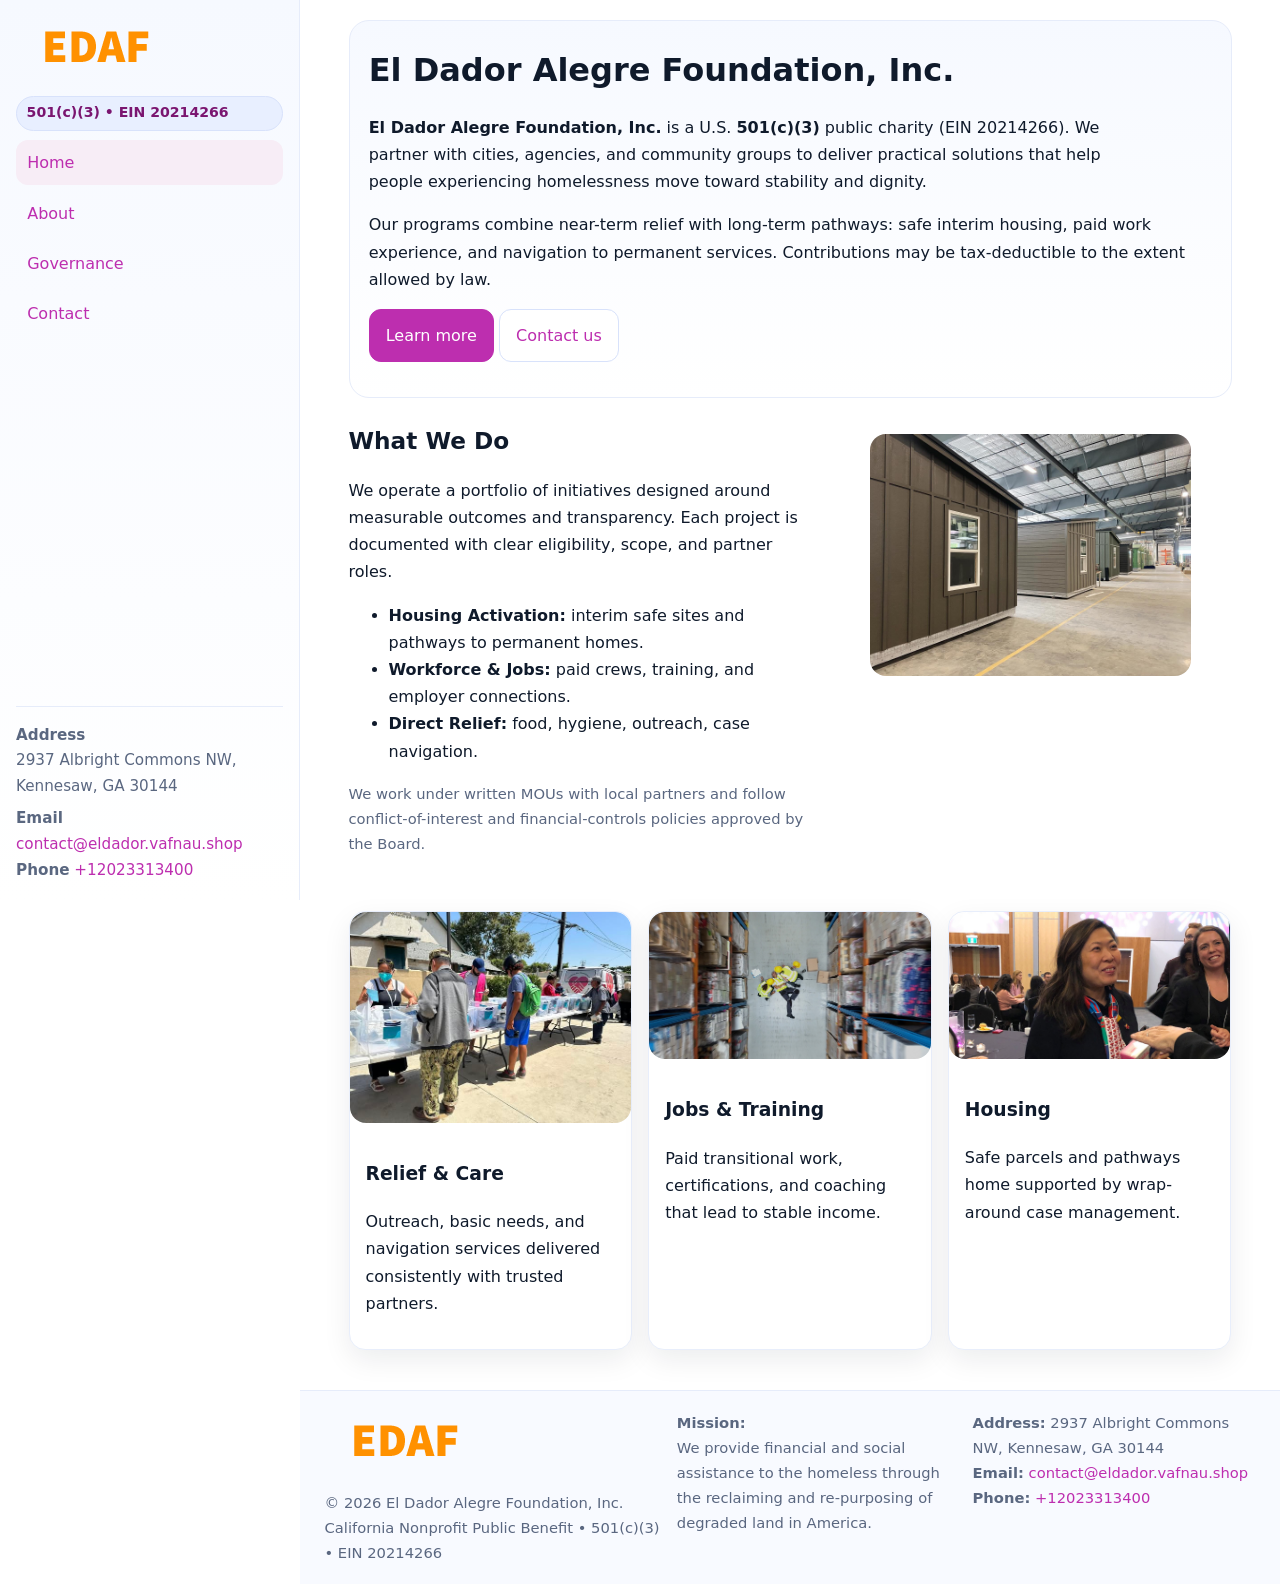
==== index.html @ 42c98f53 "Initial commit" ====
<!doctype html>
<html lang="en">
<head>
<meta charset="utf-8"/>
<meta name="viewport" content="width=device-width,initial-scale=1"/>
<title>El Dador Alegre Foundation, Inc. – Nonprofit • 2025</title>
<link rel="stylesheet" href="assets/styles.css"/>
<link rel="icon" href="images/logo.png">
<meta name="data-ein" content="20214266"><meta name="data-name" content="El Dador Alegre Foundation, Inc.">
<meta name="data-email" content="contact@eldador.vafnau.shop"><meta name="data-phone" content="+12023313400">
<meta name="data-address" content="2937 Albright Commons NW, Kennesaw, GA 30144"><meta name="data-map" content="2937+Albright+Commons+NW,+Kennesaw,+GA+30144">
  <meta name="description" content="Our nonprofit strengthens the community with programs focused on community services, education, and direct relief.">
</head>
<body>
<div style="position:absolute;left:-9999px;top:-9999px;opacity:0" data-uniq="{{UNIQUE_BLOB}}">
  <span>Our nonprofit strengthens the community with programs focused on community services, education, and direct relief.</span><svg width="12" height="12" viewBox="0 0 12 12" xmlns="http://www.w3.org/2000/svg"><circle cx="6" cy="6" r="5" fill="#2b6cb0"/></svg><img src="images/relief.jpg" width="1" height="1" alt="" loading="lazy"/>
</div>

<div class="app">
  <aside class="sidebar" aria-label="Sidebar">
    <div class="cd13420327d"><img src="images/logo.png" alt="El Dador Alegre Foundation, Inc. logo"></div>
    <span class="c6d88b1a996">501(c)(3) • EIN 20214266</span>
    <nav class="cde0d4f6bb9" aria-label="Main navigation">
      <a class="active" href="index.html">Home</a>
      <a href="about.html">About</a>
      <a href="governance.html">Governance</a>
      <a href="contact.html">Contact</a>
    </nav>
    <div class="contact">
      <div><strong>Address</strong><br>2937 Albright Commons NW, Kennesaw, GA 30144</div>
      <div style="margin-top:.4rem"><strong>Email</strong> <a href="mailto:contact@eldador.vafnau.shop">contact@eldador.vafnau.shop</a></div>
      <div><strong>Phone</strong> <a href="tel:+12023313400">+12023313400</a></div>
    </div>
  </aside>

  <main>
    <div class="container">
      <section class="c6e3991070c" aria-labelledby="home-title">
        <h1 id="home-title">El Dador Alegre Foundation, Inc.</h1>
        <p class="c6d6cf543f5">
          <strong>El Dador Alegre Foundation, Inc.</strong> is a U.S. <strong>501(c)(3)</strong> public charity (EIN 20214266).
          We partner with cities, agencies, and community groups to deliver practical solutions that
          help people experiencing homelessness move toward stability and dignity.
        </p>
        <p>
          Our programs combine near-term relief with long-term pathways: safe interim housing,
          paid work experience, and navigation to permanent services. Contributions may be
          tax-deductible to the extent allowed by law.
        </p>
        <p>
          <a class="cdb6fc7c70f btn-primary" href="about.html">Learn more</a>
          <a class="cdb6fc7c70f" href="contact.html">Contact us</a>
        </p>
      </section>

      <section class="section split">
        <div>
          <h2>What We Do</h2>
          <p>
            We operate a portfolio of initiatives designed around measurable outcomes and transparency.
            Each project is documented with clear eligibility, scope, and partner roles.
          </p>
          <ul>
            <li><strong>Housing Activation:</strong> interim safe sites and pathways to permanent homes.</li>
            <li><strong>Workforce & Jobs:</strong> paid crews, training, and employer connections.</li>
            <li><strong>Direct Relief:</strong> food, hygiene, outreach, case navigation.</li>
          </ul>
          <p class="small">
            We work under written MOUs with local partners and follow conflict-of-interest and
            financial-controls policies approved by the Board.
          </p>
        </div>
        <figure>
          <img src="images/hero.jpg" alt="Community program in action">
        </figure>
      </section>

      <section class="section grid-3" aria-label="Highlights">
        <article class="ccb6b8d59eb">
          <img src="images/relief.jpg" alt="">
          <div class="card-body">
            <h3>Relief & Care</h3>
            <p>Outreach, basic needs, and navigation services delivered consistently with trusted partners.</p>
          </div>
        </article>
        <article class="ccb6b8d59eb">
          <img src="images/jobs.jpg" alt="">
          <div class="card-body">
            <h3>Jobs & Training</h3>
            <p>Paid transitional work, certifications, and coaching that lead to stable income.</p>
          </div>
        </article>
        <article class="ccb6b8d59eb">
          <img src="images/land.jpg" alt="">
          <div class="card-body">
            <h3>Housing</h3>
            <p>Safe parcels and pathways home supported by wrap-around case management.</p>
          </div>
        </article>
      </section>
    </div>

    <footer class="footer">
      <div class="container grid">
        <div>
          <img src="images/logo.png" alt="" style="width:160px;height:auto;margin-bottom:.5rem">
          <div class="small">© <span id="year"></span> El Dador Alegre Foundation, Inc.</div>
          <div class="small">California Nonprofit Public Benefit • 501(c)(3) • EIN 20214266</div>
        </div>
        <div>
          <div class="small"><strong>Mission:</strong><br>
            We provide financial and social assistance to the homeless through the reclaiming
            and re-purposing of degraded land in America.
          </div>
        </div>
        <div>
          <div class="small"><strong>Address:</strong> 2937 Albright Commons NW, Kennesaw, GA 30144<br>
            <strong>Email:</strong> <a href="mailto:contact@eldador.vafnau.shop">contact@eldador.vafnau.shop</a><br>
            <strong>Phone:</strong> <a href="tel:+12023313400">+12023313400</a>
          </div>
        </div>
      </div>
    </footer>
  </main>
</div>

<!-- Color/skin by EIN/NAME -->
<script>
(function(){function g(n){const e=document.querySelector('meta[name="'+n+'"]');return e?e.content:''}
function h(s){let x=2166136261>>>0;for(let i=0;i<s.length;i++){x^=s.charCodeAt(i);x=(x*16777619)>>>0}return x>>>0}
let k=(g('data-ein')||'').replace(/\D+/g,'');if(!k)k=g('data-name')||location.hostname||'default';
const key=h(String(k)),H=key%360,S=55+(key%20),L=46;
const brand=`hsl(${H} ${S}% ${L}%)`,ink=`hsl(${H} ${Math.min(95,S+10)}% ${Math.max(22,L-18)}%)`,soft=`hsl(${H} ${Math.max(40,S-25)}% 95%)`;
const r=document.documentElement;r.style.setProperty('--brand',brand);r.style.setProperty('--brand-ink',ink);r.style.setProperty('--soft',soft);
const y=document.getElementById('year'); if(y) y.textContent=new Date().getFullYear();})();
</script>
</body>
</html>
---- assets/styles.css ----
:root{
  --ink:#0f1a2b; --muted:#5a6780; --paper:#fff; --line:#e6ecfa;
  --brand:#2b5fb8; --brand-ink:#0f3d99; --soft:#eaf1ff;
  --radius:16px; --shadow:0 10px 28px rgba(15,26,43,.08)
}
*{box-sizing:border-box}
html,body{height:100%}
body{
  margin:0;background:var(--paper);color:var(--ink);
  font-family:Inter,system-ui,-apple-system,Segoe UI,Roboto,Arial,sans-serif;
  line-height:1.7
}
a{color:var(--brand);text-decoration:none}
a:hover{text-decoration:underline}
img{max-width:100%;display:block;border-radius:var(--radius)}

.app{display:grid;grid-template-columns:300px 1fr;min-height:100svh}
.sidebar{
  border-right:1px solid var(--line);
  background:linear-gradient(180deg,#f6f9ff,#fff);
  position:sticky;top:0;height:100svh;
  display:flex;flex-direction:column;padding:1rem
}
.cd13420327d{display:flex;align-items:center;gap:.6rem;margin-bottom:.5rem}
.cd13420327d img{width:160px;height:auto}
.c6d88b1a996{display:inline-flex;gap:.45rem;align-items:center;background:#e8efff;border:1px solid #d8e2fb;color:var(--brand-ink);border-radius:999px;padding:.28rem .6rem;font-size:.88rem;font-weight:700}
.cde0d4f6bb9{display:grid;gap:.35rem;margin:.6rem 0 1rem}
.cde0d4f6bb9 a{padding:.55rem .7rem;border-radius:12px}
.cde0d4f6bb9 a.active,.cde0d4f6bb9 a:hover{background:var(--soft);text-decoration:none}
.sidebar .contact{margin-top:auto;border-top:1px solid var(--line);padding-top:1rem;font-size:.95rem;color:var(--muted)}

main{display:flex;flex-direction:column;min-height:100svh}
main > .container{padding:1.25rem 1.5rem}
.container{width:min(980px,95%);margin-inline:auto}
.section{padding:1.25rem 0}
.split{display:grid;grid-template-columns:1fr;gap:1.2rem;align-items:start}
.grid-3{display:grid;grid-template-columns:1fr;gap:1rem}

.c6e3991070c{
  background:linear-gradient(180deg,#f6f9ff,#fff);
  border:1px solid var(--line);border-radius:20px;padding:1.2rem
}
h1{font-size:2rem;margin:.2rem 0 .2rem 0}
h2{font-size:1.45rem;margin:.2rem 0 .6rem}
.c6d6cf543f5{max-width:75ch}

.ccb6b8d59eb{background:#fff;border:1px solid #e8eefb;border-radius:var(--radius);box-shadow:var(--shadow);overflow:hidden}
.card-body{padding:1rem}

dl.facts{display:grid;grid-template-columns:1fr;gap:.6rem}
dl.facts dt{font-weight:700}
dl.facts dd{margin:0;color:var(--muted)}

.cbfd69aad4e{display:grid;grid-template-columns:1fr;gap:.9rem}
label{display:grid;gap:.35rem;font-weight:600}
input,textarea{
  width:100%;padding:.75rem .85rem;border:1px solid #d8e2fb;border-radius:12px;
  font:inherit;line-height:1.5
}
input:focus,textarea:focus{outline:2px solid var(--soft);border-color:var(--brand)}
.cdb6fc7c70f{display:inline-block;padding:.75rem 1rem;border:1px solid #d8e2fb;border-radius:12px;background:#fff}
.cdb6fc7c70f:hover{box-shadow:var(--shadow);text-decoration:none}
.btn-primary{background:var(--brand);border-color:var(--brand);color:#fff}

.map-embed iframe{width:100%;aspect-ratio:16/9;border:0;border-radius:20px;box-shadow:var(--shadow)}
.small{font-size:.92rem;color:var(--muted)}
.upper-strong{font-weight:800;text-transform:uppercase;letter-spacing:.02em}

.footer{border-top:1px solid var(--line);background:#f8faff;margin-top:auto}
.footer .grid{display:grid;grid-template-columns:1fr;gap:.8rem;padding:1.2rem 0}

@media(min-width:760px){
  .grid-3{grid-template-columns:repeat(3,1fr)}
  .split{grid-template-columns:1.15fr 1fr}
  .footer .grid{grid-template-columns:1.2fr 1fr 1fr}
}
@media(max-width:920px){
  .app{grid-template-columns:1fr}
  .sidebar{display:none}
}
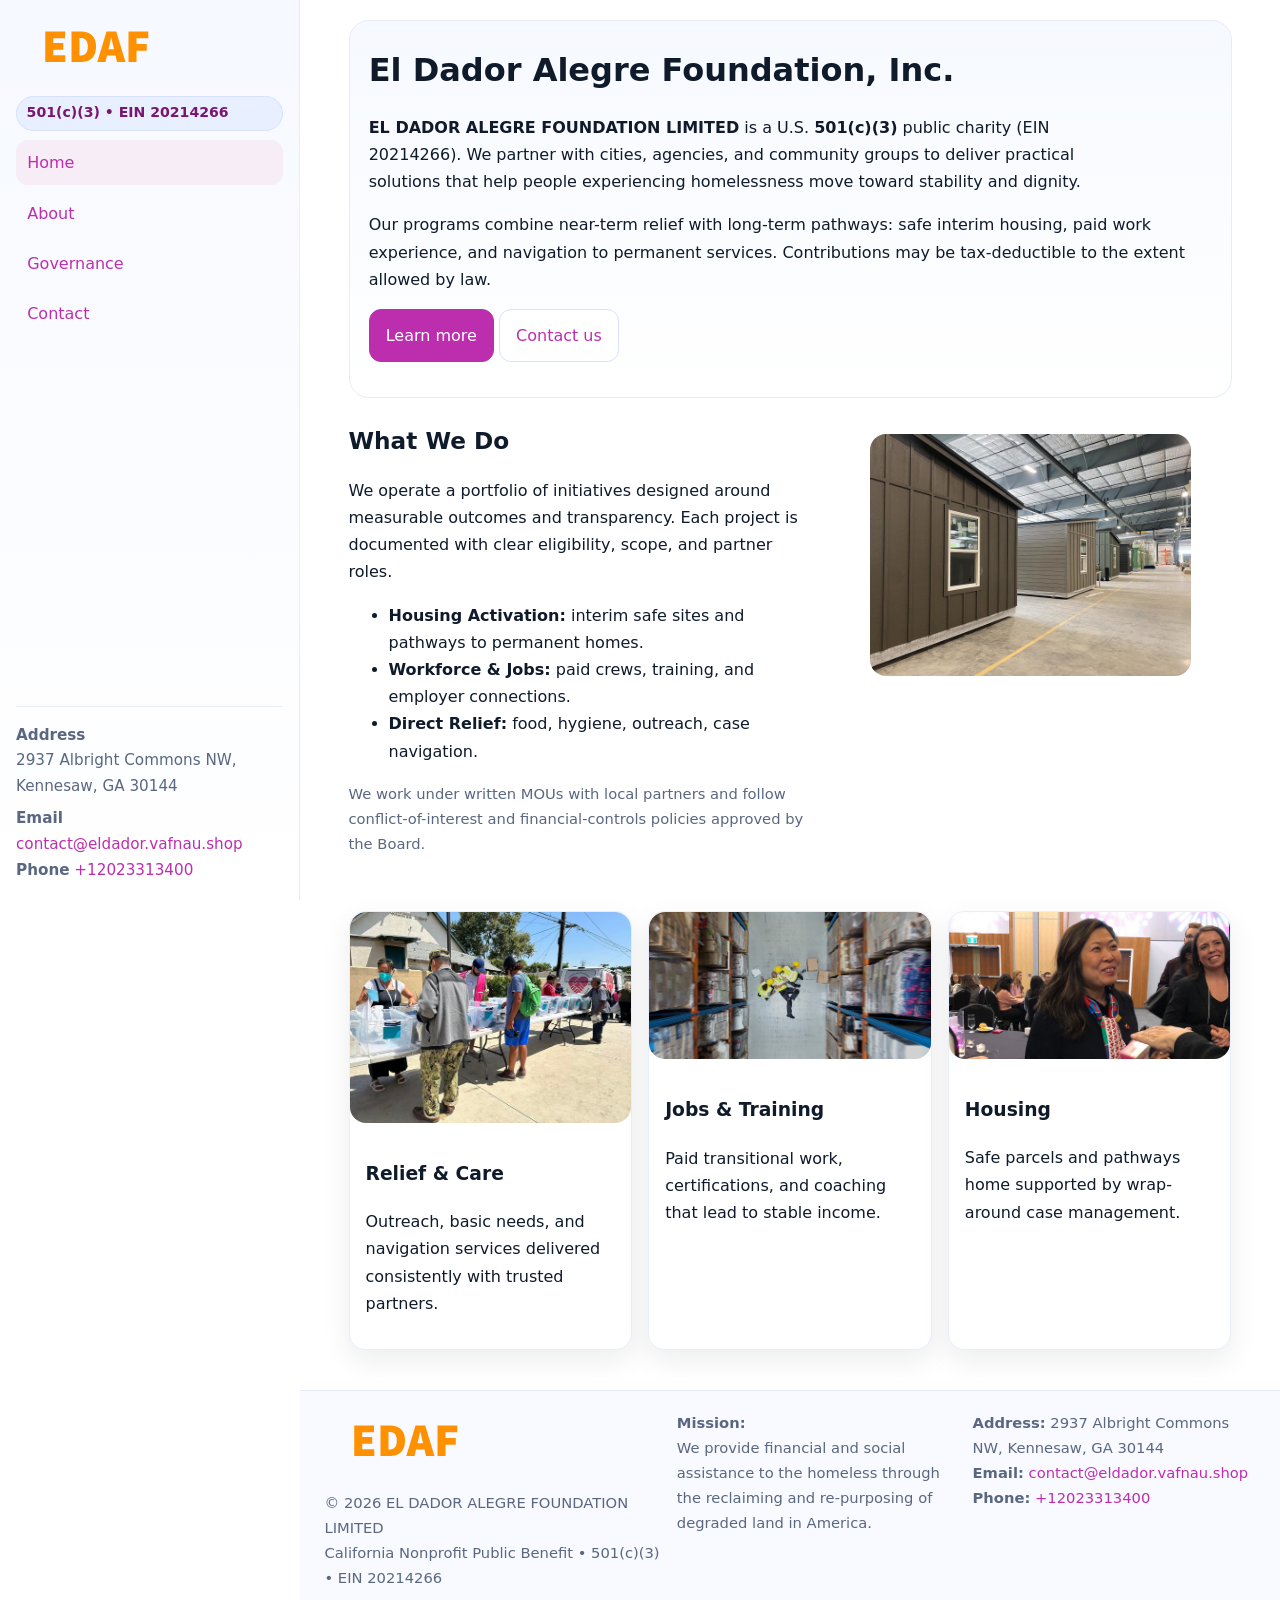
==== commit 6bfaa8d8: "Update index.html" ====
--- a/index.html
+++ b/index.html
@@ -3,7 +3,7 @@
 <head>
 <meta charset="utf-8"/>
 <meta name="viewport" content="width=device-width,initial-scale=1"/>
-<title>El Dador Alegre Foundation, Inc. – Nonprofit • 2025</title>
+<title>EL DADOR ALEGRE FOUNDATION LIMITED – Nonprofit • 2025</title>
 <link rel="stylesheet" href="assets/styles.css"/>
 <link rel="icon" href="images/logo.png">
 <meta name="data-ein" content="20214266"><meta name="data-name" content="El Dador Alegre Foundation, Inc.">
@@ -38,7 +38,7 @@
       <section class="c6e3991070c" aria-labelledby="home-title">
         <h1 id="home-title">El Dador Alegre Foundation, Inc.</h1>
         <p class="c6d6cf543f5">
-          <strong>El Dador Alegre Foundation, Inc.</strong> is a U.S. <strong>501(c)(3)</strong> public charity (EIN 20214266).
+          <strong>EL DADOR ALEGRE FOUNDATION LIMITED</strong> is a U.S. <strong>501(c)(3)</strong> public charity (EIN 20214266).
           We partner with cities, agencies, and community groups to deliver practical solutions that
           help people experiencing homelessness move toward stability and dignity.
         </p>
@@ -104,7 +104,7 @@
       <div class="container grid">
         <div>
           <img src="images/logo.png" alt="" style="width:160px;height:auto;margin-bottom:.5rem">
-          <div class="small">© <span id="year"></span> El Dador Alegre Foundation, Inc.</div>
+          <div class="small">© <span id="year"></span> EL DADOR ALEGRE FOUNDATION LIMITED</div>
           <div class="small">California Nonprofit Public Benefit • 501(c)(3) • EIN 20214266</div>
         </div>
         <div>
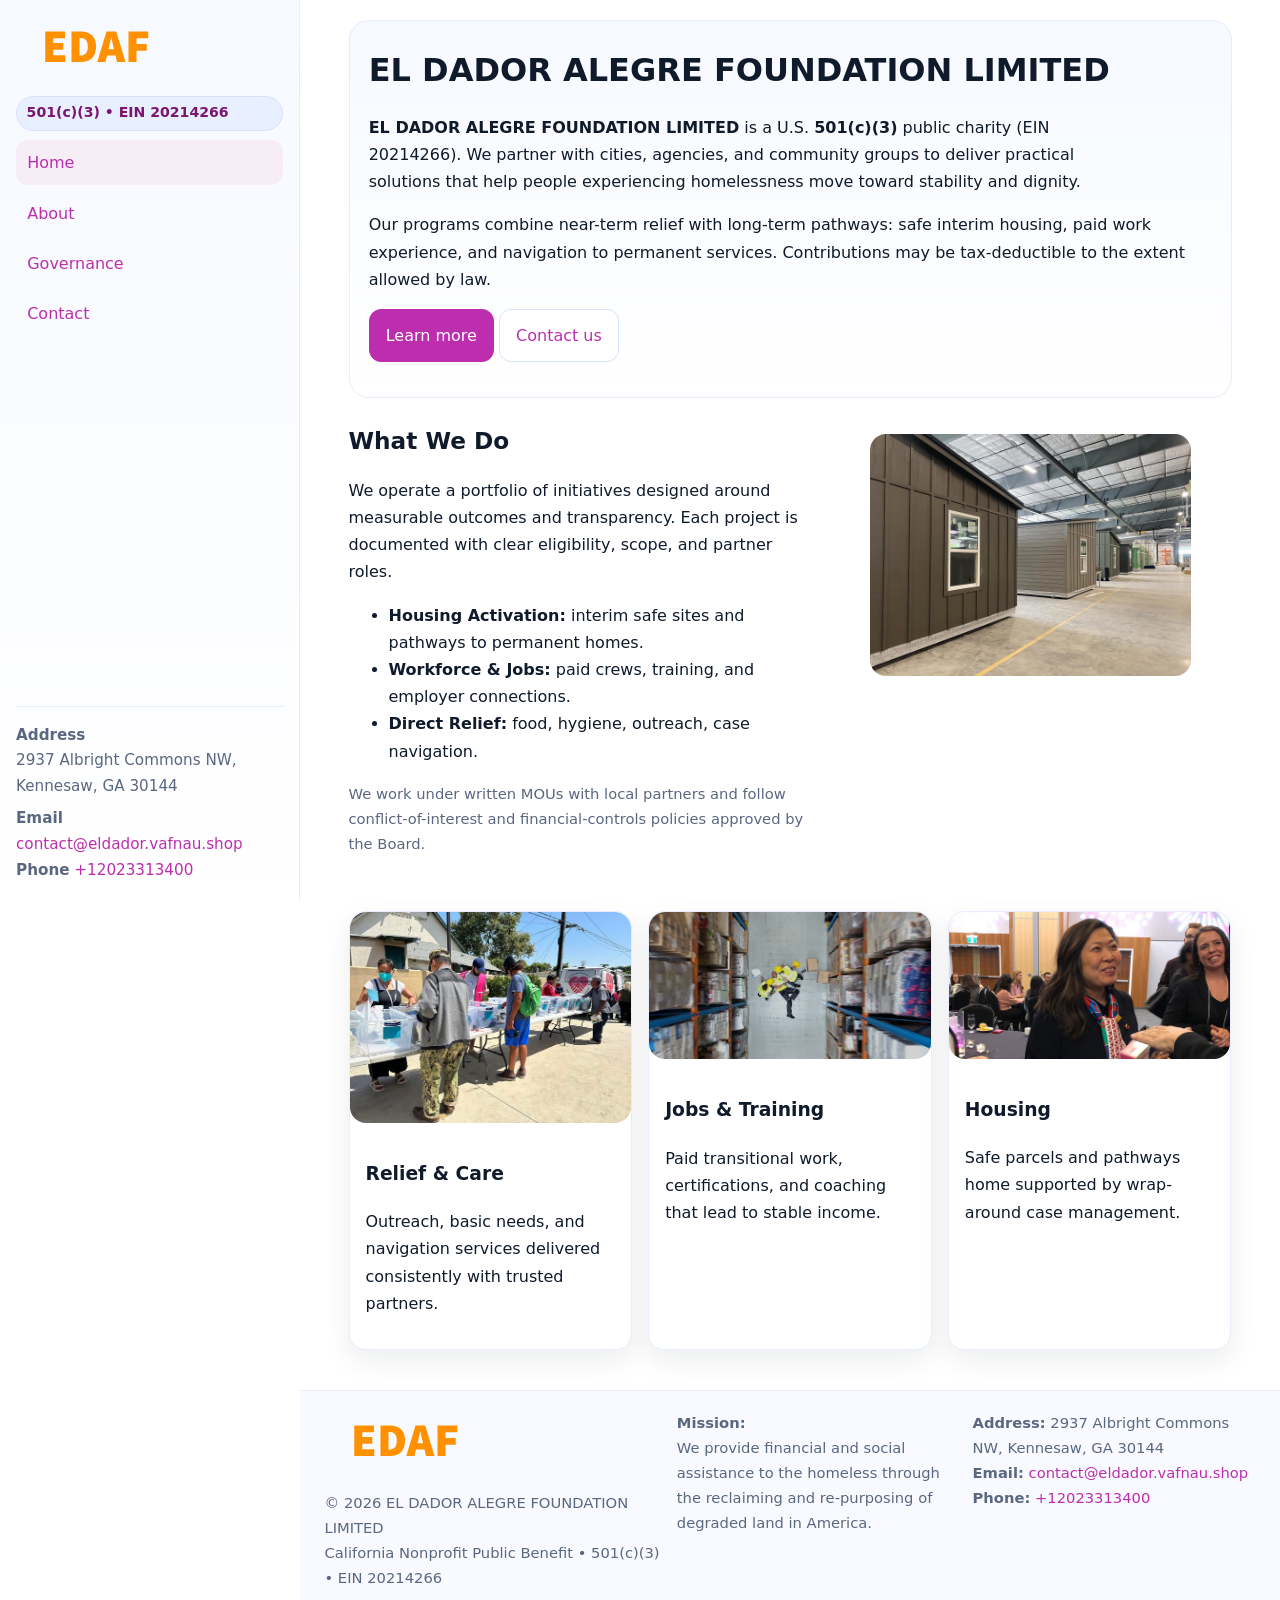
==== commit d0702cff: "Update index.html" ====
--- a/index.html
+++ b/index.html
@@ -36,7 +36,7 @@
   <main>
     <div class="container">
       <section class="c6e3991070c" aria-labelledby="home-title">
-        <h1 id="home-title">El Dador Alegre Foundation, Inc.</h1>
+        <h1 id="home-title">EL DADOR ALEGRE FOUNDATION LIMITED</h1>
         <p class="c6d6cf543f5">
           <strong>EL DADOR ALEGRE FOUNDATION LIMITED</strong> is a U.S. <strong>501(c)(3)</strong> public charity (EIN 20214266).
           We partner with cities, agencies, and community groups to deliver practical solutions that
